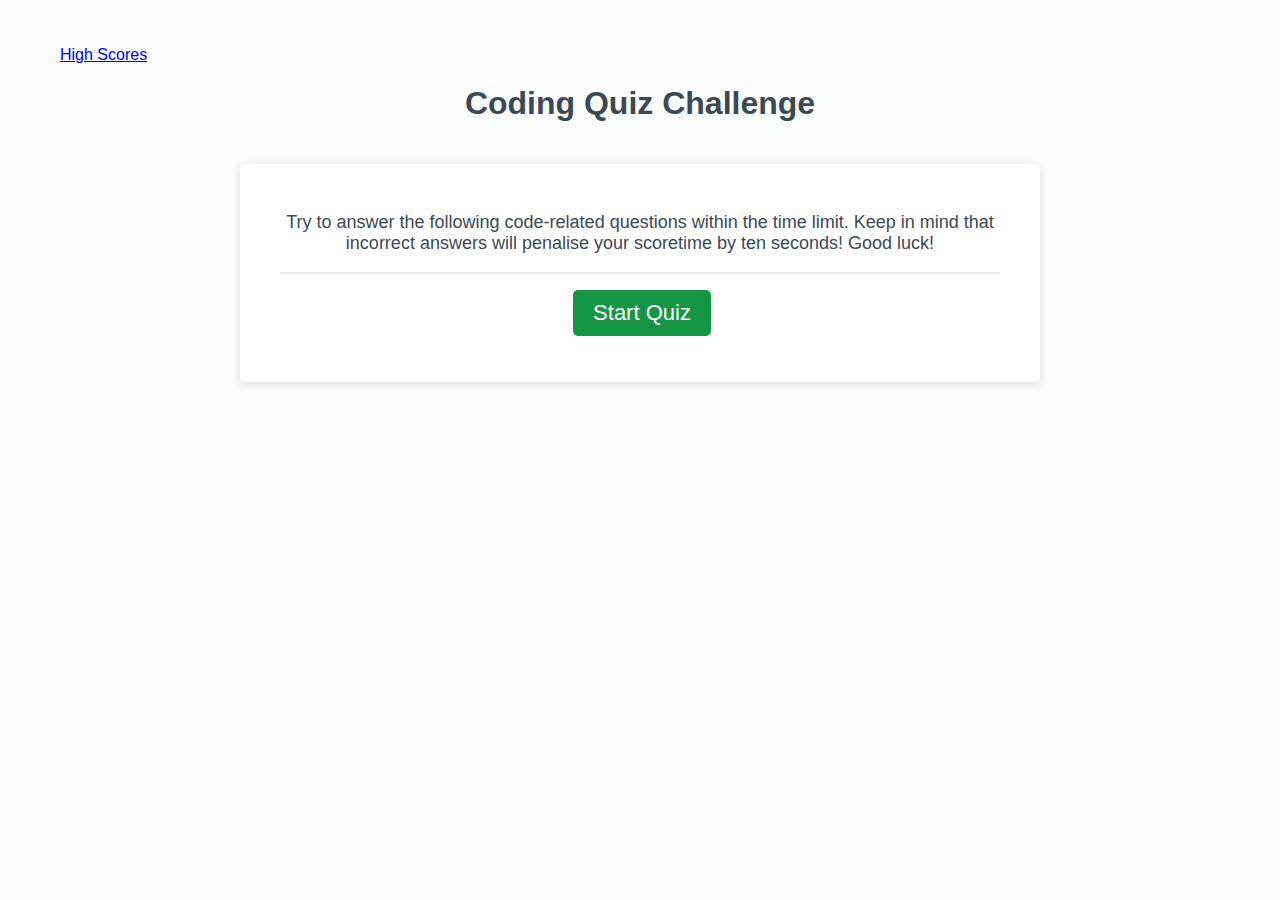
==== index.html @ 87f1b2e3 "new practice setup" ====
<!DOCTYPE html>
<html lang="en">
  <head>
    <meta charset="UTF-8" />
    <meta http-equiv="X-UA-Compatible" content="IE=edge" />
    <meta name="viewport" content="width=device-width, initial-scale=1.0" />
    <link rel="stylesheet" href="./assets/style.css" />
    <title>Document</title>
  </head>
  <body>
    <div class="container">
      <nav>
        <ul>
          <li><a href="high-scores">High Scores</a></li>
          <li id="countdown"></li>
        </ul>
      </nav>
      <header>
        <h1>Coding Quiz Challenge</h1>
      </header>
      <div class="card">
        <p>
          Try to answer the following code-related questions within the time
          limit. Keep in mind that incorrect answers will penalise your
          scoretime by ten seconds! Good luck!
        </p>
        <div class="card-footer">
          <button id="startQuiz" class="btn">Start Quiz</button>
        </div>
      </div>
    </div>
    <script src="./assets/script.js"></script>
  </body>
</html>
---- assets/style.css ----
*,
*::before,
*::after {
  box-sizing: border-box;
}

html,
body,
.container {
  height: 100%;
  margin: 0;
  padding: 0;
}

body {
  font-family: sans-serif;
  background-color: #f9fbfd;
}

.container {
  padding-top: 30px;
  padding-left: 20px;
  padding-right: 20px;
}
nav ul {
  display: flex;
  justify-content: space-between;
}

nav ul li {
  list-style-type: none;
  display: inline;
}

header {
  text-align: center;
  padding: 20px;
  padding-top: 0px;
  color: hsl(206, 17%, 28%);
}

.card {
  background-color: hsl(0, 0%, 100%);
  border-radius: 5px;
  border-width: 1px;
  box-shadow: rgba(0, 0, 0, 0.15) 0px 2px 8px 0px;
  color: hsl(206, 17%, 28%);
  font-size: 18px;
  margin: 0 auto;
  max-width: 800px;
  padding: 30px 40px;
  text-align: center;
}

.card-body {
  min-height: 100px;
}

.card-footer {
  text-align: center;
}

.card-footer::before {
  content: " ";
  display: block;
  width: 100%;
  background: #e7e9eb;
  height: 2px;
}

.card-footer::after {
  content: " ";
  display: block;
  clear: both;
}

.btn {
  border: none;
  background-color: rgb(20, 150, 68);
  border-radius: 5px;
  box-shadow: rgba(0, 0, 0, 0.1) 0px 1px 6px 0px rgba(0, 0, 0, 0.2) 0px 1px 1px
    0px;
  color: hsl(0, 0%, 100%);
  display: inline-block;
  font-size: 22px;
  line-height: 22px;
  margin: 16px 16px 16px 20px;
  padding: 12px 20px;
  text-align: center;
  cursor: pointer;
}

button[disabled] {
  cursor: default;
  background: #c0c7cf;
}

.float-right {
  float: right;
}

@media (max-width: 690px) {
  .btn {
    font-size: 1rem;
    margin: 16px 0px 0px 0px;
    padding: 10px 15px;
  }

  @media (max-width: 500px) {
    .btn {
      font-size: 0.8rem;
    }
  }
}
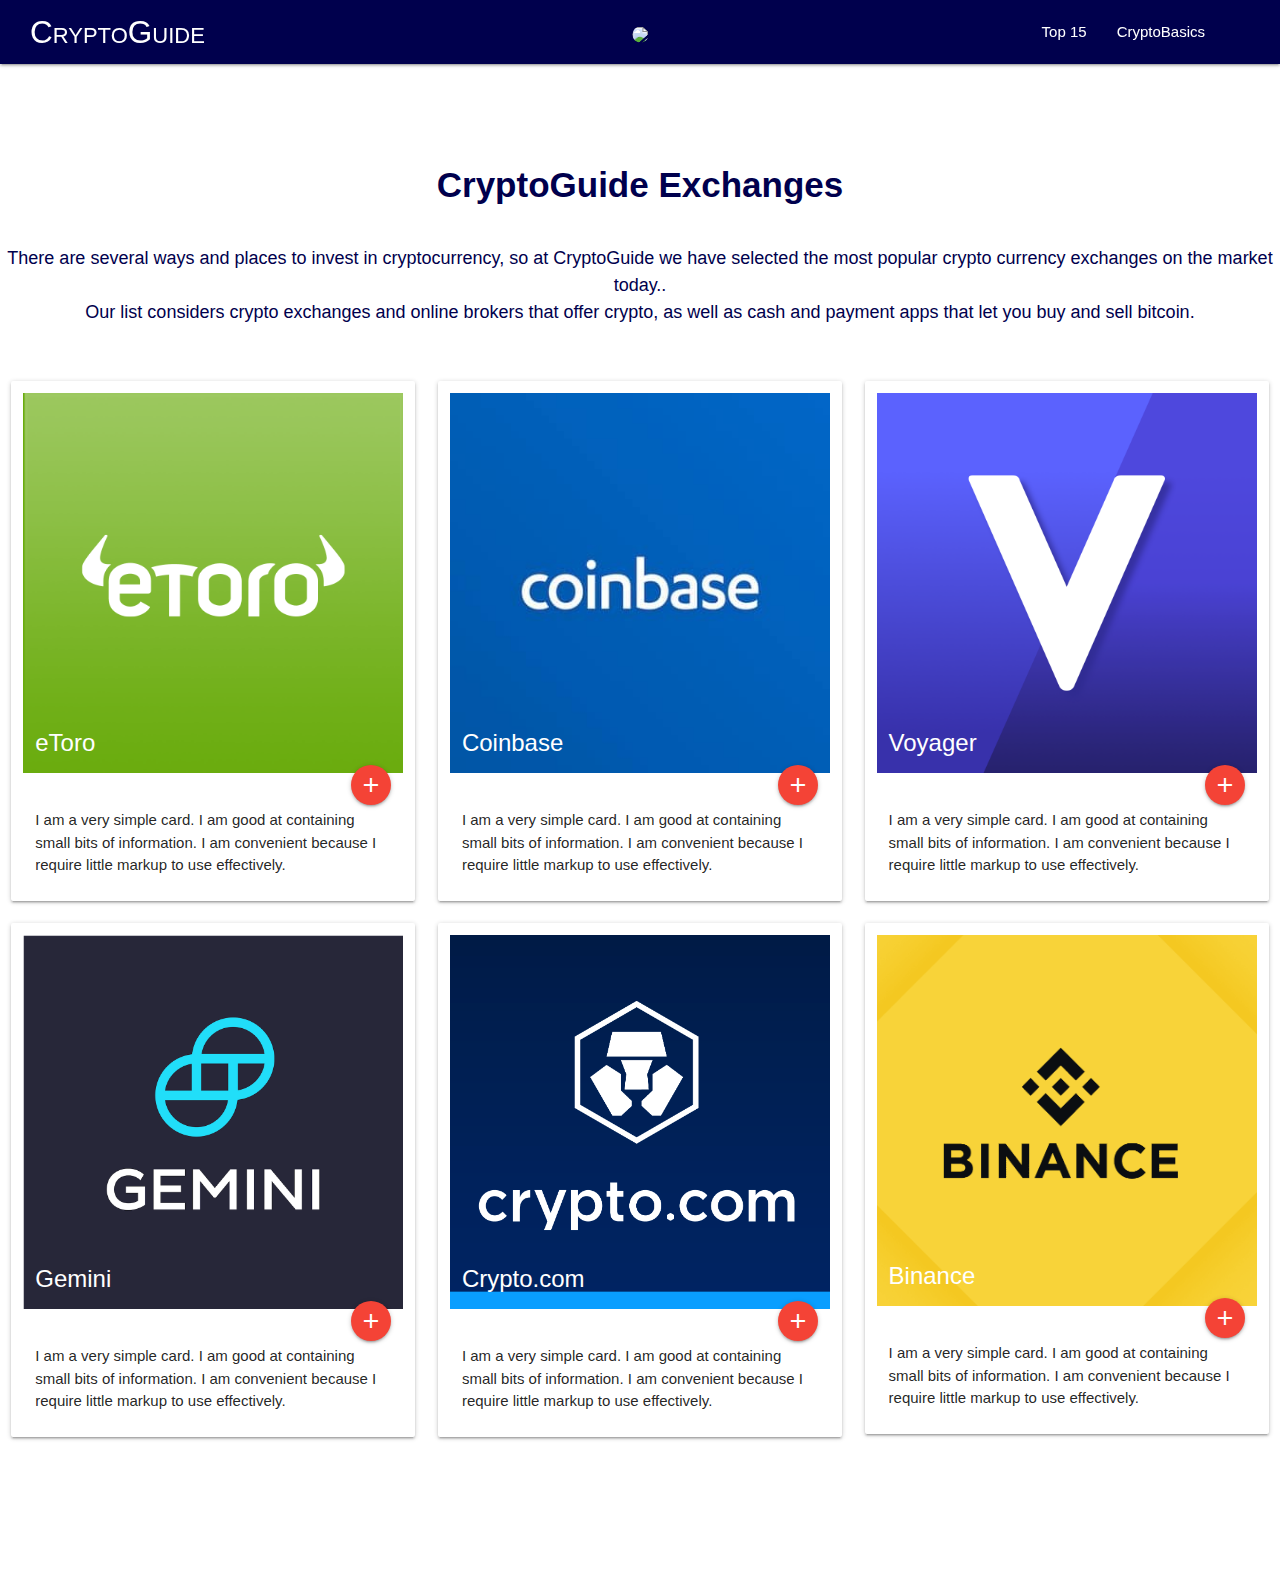
==== commit 9777c485: "practivecryp" ====
--- a/index.html
+++ b/index.html
@@ -4,31 +4,175 @@
     <meta charset="UTF-8" />
     <meta http-equiv="X-UA-Compatible" content="IE=edge" />
     <meta name="viewport" content="width=device-width, initial-scale=1.0" />
+    <link
+      rel="stylesheet"
+      href="https://cdnjs.cloudflare.com/ajax/libs/materialize/1.0.0/css/materialize.min.css"
+    />
+
+    <link
+      rel="stylesheet"
+      href="https://use.fontawesome.com/releases/v5.8.1/css/all.css"
+      integrity="sha384-50oBUHEmvpQ+1lW4y57PTFmhCaXp0ML5d60M1M7uH2+nqUivzIebhndOJK28anvf"
+      crossorigin="anonymous"
+    />
+    <link
+      rel="stylesheet"
+      href="https://cdn.jsdelivr.net/npm/bulma@0.9.3/css/bulma.min.css"
+    />
+    <link
+      href="https://fonts.googleapis.com/icon?family=Material+Icons"
+      rel="stylesheet"
+    />
     <link rel="stylesheet" href="./assets/style.css" />
-    <title>Document</title>
+    <link rel="stylesheet" href="assets/CryptoBasics.css" />
+    <title>CryptoGuide Exchnages</title>
   </head>
   <body>
-    <div class="container">
-      <nav>
-        <ul>
-          <li><a href="high-scores">High Scores</a></li>
-          <li id="countdown"></li>
-        </ul>
-      </nav>
-      <header>
-        <h1>Coding Quiz Challenge</h1>
-      </header>
-      <div class="card">
-        <p>
-          Try to answer the following code-related questions within the time
-          limit. Keep in mind that incorrect answers will penalise your
-          scoretime by ten seconds! Good luck!
-        </p>
-        <div class="card-footer">
-          <button id="startQuiz" class="btn">Start Quiz</button>
+    <header>
+      <div class="navbar-fixed">
+        <nav>
+          <div class="nav-wrapper">
+            <a href="index.html" class="brand-logo custom-logo-text"
+              >CryptoGuide</a
+            >
+            <a
+              class="btn-floating dropdown-trigger hide-on-large-only"
+              href="#"
+              data-target="dropdown1"
+              style="display: none"
+              id="menu"
+              ><i class="material-icons">menu</i></a
+            >
+            <ul id="dropdown1" class="dropdown-content">
+              <li><a href="./page.html" target="_blank">Top 15</a></li>
+              <li><a href="./index.html" target="_blank">Home page</a></li>
+              <li><a href="#price" target="_blank">News</a></li>
+              <li><a href="#news" target="_blank">Prices &More</a></li>
+              <li>
+                <a href="CryptoBasics.html" target="_blank">CryptoBasics</a>
+              </li>
+            </ul>
+            <!-- Img will take you to the start of index page -->
+            <a href="index.html" class="brand-logo center">
+              <img
+                src="./Images/cryptocurrency.jpg"
+                class="custom-logo-img"
+              />
+            </a>
+            <ul class="right hide-on-med-and-down">
+              <li class="custom-date" id="currentDay"><span></span></li>
+              <li>
+                <a href="#price" style="display: none" id="nav1">Prices&More</a>
+              </li>
+              <li><a href="#news" style="display: none" id="nav2">News</a></li>
+              <li><a href="./page.html" target="_blank">Top 15</a></li>
+              <li>
+                <a href="CryptoBasics.html" target="_blank">CryptoBasics</a>
+              </li>
+            </ul>
+          </div>
+        </nav>
+      </div>
+    </header>
+
+    <div class="Exchanges-title">
+      <h1>CryptoGuide Exchanges</h1>
+      <p>
+        There are several ways and places to invest in cryptocurrency, so at CryptoGuide we have selected the most popular crypto currency exchanges on the market today.. <br> Our list considers crypto exchanges and 
+        online brokers that offer crypto, as well as cash and payment apps that let you buy and sell bitcoin.
+      </p>
+    </div>
+    <main>
+      <div class="row">
+        <div class="col s12 m4">
+          <div class="card">
+            <div class="card-image">
+              <img src="./images/etoro-share-img.png">
+              <span class="card-title">eToro</span>
+              <a class="btn-floating halfway-fab waves-effect waves-light red"><i class="material-icons">add</i></a>
+            </div>
+            <div class="card-content">
+              <p>I am a very simple card. I am good at containing small bits of information. I am convenient because I require little markup to use effectively.</p>
+            </div>
+
+          </div>
         </div>
-      </div>
-    </div>
-    <script src="./assets/script.js"></script>
+        
+        <div class="row">
+          <div class="col s12 m4">
+            <div class="card">
+              <div class="card-image">
+                <img src="./images/coinbase2.jpeg">
+                <span class="card-title">Coinbase</span>
+                <a class="btn-floating halfway-fab waves-effect waves-light red"><i class="material-icons">add</i></a>
+              </div>
+              <div class="card-content">
+                <p>I am a very simple card. I am good at containing small bits of information. I am convenient because I require little markup to use effectively.</p>
+              </div>
+            </div>
+          </div>
+          
+          <div class="row">
+            <div class="col s12 m4">
+              <div class="card">
+                <div class="card-image">
+                  <img src="./images/voyager.png">
+                  <span class="card-title">Voyager</span>
+                  <a class="btn-floating halfway-fab waves-effect waves-light red"><i class="material-icons">add</i></a>
+                </div>
+                <div class="card-content">
+                  <p>I am a very simple card. I am good at containing small bits of information. I am convenient because I require little markup to use effectively.</p>
+                </div>
+              </div>
+            </div>   
+
+            <div class="row">
+              <div class="col s12 m4">
+                <div class="card">
+                  <div class="card-image">
+                    <img src="./images/gem-logo.png">
+                    <span class="card-title">Gemini</span>
+                    <a class="btn-floating halfway-fab waves-effect waves-light red"><i class="material-icons">add</i></a>
+                  </div>
+                  <div class="card-content">
+                    <p>I am a very simple card. I am good at containing small bits of information. I am convenient because I require little markup to use effectively.</p>
+                  </div>
+                </div>
+              </div>   
+
+              <div class="row">
+                <div class="col s12 m4">
+                  <div class="card">
+                    <div class="card-image">
+                      <img src="./images/crypto-com1.png">
+                      <span class="card-title">Crypto.com</span>
+                      <a class="btn-floating halfway-fab waves-effect waves-light red"><i class="material-icons">add</i></a>
+                    </div>
+                    <div class="card-content">
+                      <p>I am a very simple card. I am good at containing small bits of information. I am convenient because I require little markup to use effectively.</p>
+                    </div>
+                  </div>
+                </div>   
+
+                <div class="row">
+                  <div class="col s12 m4">
+                    <div class="card">
+                      <div class="card-image">
+                        <img src="./images/binance-logo.png">
+                        <span class="card-title">Binance</span>
+                        <a class="btn-floating halfway-fab waves-effect waves-light red"><i class="material-icons">add</i></a>
+                      </div>
+                      <div class="card-content">
+                        <p>I am a very simple card. I am good at containing small bits of information. I am convenient because I require little markup to use effectively.</p>
+                      </div>
+                    </div>
+                  </div>   
+
+    </main>
+
+            
+              
+    <script src="./assets/js/script.js"></script>
+    <script src="./assets/js/Cryptolearn.js"></script>
   </body>
 </html>
--- a/assets/style.css
+++ b/assets/style.css
@@ -1,114 +1,281 @@
-*,
-*::before,
-*::after {
-  box-sizing: border-box;
-}
-
+.Exchanges-title h1 {
+  text-align: center;
+  padding-top: 4rem;
+  font-size: 35px;
+  padding-bottom: 1rem;
+  color: #00004d;
+  font-weight: 600;
+}
+
+.Exchanges-title p {
+  text-align: center;
+  font-size: 18px;
+  color: #00004d;
+  font-weight: 470;
+  padding-bottom: 2rem;
+}
+
+/* disables horizontal scroll */
 html,
-body,
-.container {
+body {
+  max-width: 100%;
+  overflow-x: hidden;
+}
+
+nav {
+  background-color: #00004d;
+}
+
+.custom-logo-text {
+  margin-left: 30px;
+  font-variant: small-caps;
+}
+
+.custom-logo-img {
+  border-radius: 15px;
+}
+
+.custom-date {
+  margin-right: 60px;
+}
+
+.marquee {
+  /* width: 100vw; */
+  height: 3vh;
+  display: flex;
+  justify-content: center;
+  text-align: center;
+  margin-top: 2rem;
+  width: 100%;
+  /* height
+  overflow:hidden */
+}
+
+.marquee-content {
+  list-style: none;
   height: 100%;
-  margin: 0;
+  display: flex;
+  animation: scrolling 20s linear infinite;
+  background-color: #00004d;
+}
+@keyframes scrolling {
+  0% {
+    transform: translateX(100vw);
+  }
+  100% {
+    transform: translateX(-100vw);
+  }
+}
+
+.marquee-content li {
+  border: 3px solid #00004d;
+  width: 15vw;
+  white-space: nowrap;
+  color: white;
+}
+
+.marquee-content:hover {
+  animation-play-state: paused;
+}
+
+.slider {
+  margin-top: 7%;
+}
+.caption {
+  padding-left: 50%;
+}
+
+.caption h3 {
+  font-variant: small-caps;
+}
+.custom-caption {
+  padding-left: 0;
+}
+.custom-search-div {
+  margin-top: 3%;
+}
+
+.custom-btn {
+  margin-top: 25%;
+  margin-left: 0;
+  text-align: center;
+}
+
+.btn {
+  border-radius: 10px;
+}
+
+img {
+  padding: 3%;
+}
+li {
+  list-style-type: none;
+  text-align: center;
+}
+.custom-search-history {
+  border-left-width: 0;
+  border-right-width: 0;
+}
+
+.custom-btn-history {
+  border-width: 0;
+  background-color: inherit;
+}
+
+.custom-btn-history:hover {
+  color: #9fa8da;
+}
+
+h5 {
+  color: #1a237e;
+}
+.custom-title {
+  font-size: 30px;
+  margin: 0px;
+  padding-top: 2%;
+  color: #1a237e;
+  text-align: center;
+  background-color: #fffde7;
   padding: 0;
 }
 
-body {
-  font-family: sans-serif;
-  background-color: #f9fbfd;
-}
-
-.container {
-  padding-top: 30px;
-  padding-left: 20px;
-  padding-right: 20px;
-}
-nav ul {
-  display: flex;
-  justify-content: space-between;
-}
-
-nav ul li {
-  list-style-type: none;
-  display: inline;
-}
-
-header {
-  text-align: center;
-  padding: 20px;
-  padding-top: 0px;
-  color: hsl(206, 17%, 28%);
-}
-
-.card {
-  background-color: hsl(0, 0%, 100%);
-  border-radius: 5px;
-  border-width: 1px;
-  box-shadow: rgba(0, 0, 0, 0.15) 0px 2px 8px 0px;
-  color: hsl(206, 17%, 28%);
-  font-size: 18px;
-  margin: 0 auto;
-  max-width: 800px;
-  padding: 30px 40px;
-  text-align: center;
-}
-
-.card-body {
-  min-height: 100px;
-}
-
-.card-footer {
-  text-align: center;
-}
-
-.card-footer::before {
-  content: " ";
-  display: block;
+.custom-news-images {
+  height: 470px;
+}
+
+.custom-news-p {
+  color: #1a237e;
+  font-weight: bold;
+  text-align: center;
+}
+.custom-action {
+  min-height: 120px;
+}
+
+.custom-content {
+  min-height: 120px;
+}
+th {
+  text-align: center;
+}
+td {
+  text-align: center;
+}
+.custom-display-icon {
+  padding: 0;
+  padding-right: 5px;
+  width: 50px;
+  height: 40px;
+}
+.custom-chart-link {
+  text-align: center;
+  font-size: 15px;
+  padding-bottom: 2%;
+}
+.modal-close {
+  background-color: #aed581;
+}
+.modal-content h4 {
+  color: #ff8a65;
+}
+footer {
+  text-align: center;
+  font-style: italic;
+  font-weight: 5px;
+  position: fixed;
+  bottom: 0;
   width: 100%;
-  background: #e7e9eb;
-  height: 2px;
-}
-
-.card-footer::after {
-  content: " ";
-  display: block;
-  clear: both;
-}
-
-.btn {
-  border: none;
-  background-color: rgb(20, 150, 68);
-  border-radius: 5px;
-  box-shadow: rgba(0, 0, 0, 0.1) 0px 1px 6px 0px rgba(0, 0, 0, 0.2) 0px 1px 1px
-    0px;
-  color: hsl(0, 0%, 100%);
-  display: inline-block;
-  font-size: 22px;
-  line-height: 22px;
-  margin: 16px 16px 16px 20px;
-  padding: 12px 20px;
-  text-align: center;
-  cursor: pointer;
-}
-
-button[disabled] {
-  cursor: default;
-  background: #c0c7cf;
-}
-
-.float-right {
-  float: right;
-}
-
-@media (max-width: 690px) {
-  .btn {
-    font-size: 1rem;
-    margin: 16px 0px 0px 0px;
-    padding: 10px 15px;
-  }
-
-  @media (max-width: 500px) {
-    .btn {
-      font-size: 0.8rem;
-    }
-  }
-}
+}
+/* top 15 page */
+.marquee-page {
+  height: 100px;
+  background-color: white;
+}
+/* top 15 page */
+.custom-page-button {
+  background-color: white;
+  color: blue;
+}
+.custom-page-button:hover {
+  background-color: #e0f7fa;
+}
+
+.dropdown-content li a {
+  color: black;
+}
+.dropdown-trigger i {
+  background-color: #00004d;
+  border-style: hidden;
+}
+
+@media screen and (max-width: 1300px) {
+  .custom-news-images {
+    height: 340px;
+  }
+  .marquee-content li {
+    width: 25vw;
+  }
+}
+
+@media screen and (max-width: 1000px) {
+  .custom-btn {
+    margin-top: 0;
+    text-align: center;
+  }
+  table {
+    font-size: 10px;
+  }
+}
+
+@media screen and (max-width: 768px) {
+  .custom-search-div {
+    margin-top: 13%;
+  }
+  .custom-btn {
+    margin-top: 0;
+    text-align: center;
+  }
+  .custom-title {
+    text-align: center;
+  }
+  .slider {
+    margin-top: 11%;
+  }
+  .caption {
+    padding-left: 0;
+  }
+  .caption h3 {
+    font-size: 20px;
+    padding: 10px;
+    background-color: #00004d;
+    text-align: center;
+    border-radius: 10px;
+  }
+  .caption h5 {
+    font-size: 15px;
+    background-color: #3d87b8;
+    text-align: center;
+    padding: 10px;
+    border-radius: 10px;
+  }
+  footer {
+    display: none;
+  }
+  .marquee {
+    display: none;
+  }
+  .custom-page-button {
+    font-size: 10px;
+  }
+}
+
+.modal {
+  display: none; /* Hidden by default */
+  position: fixed; /* Stay in place front is invalid - may break your css so removed */
+  left: 0;
+  right: 0; /* Full width (left and right 0) */
+  top: 0;
+  bottom: 0; /* Full height top and bottom 0 */
+  z-index: 9999; /* Sit on top - higher than any other z-index in your site*/
+  height: 200px;
+}
